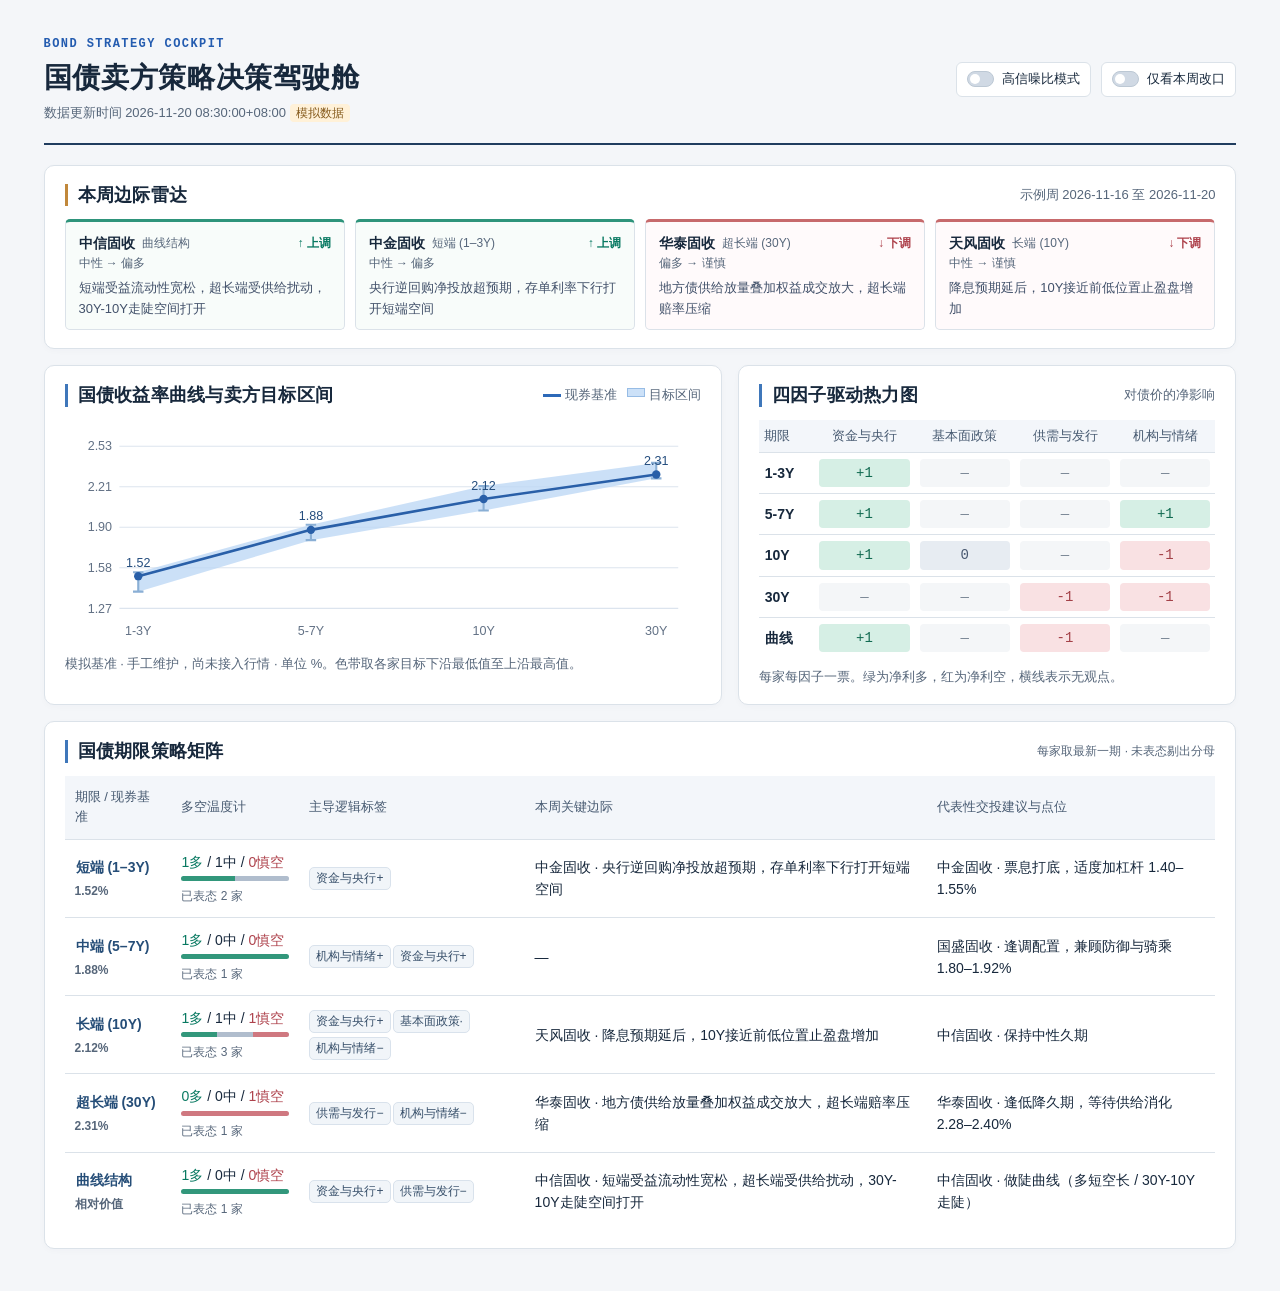
==== index.html @ 85649090 "Add government bond strategy dashboard" ====
<!doctype html>
<html lang="zh-CN">
<head>
<meta charset="utf-8">
<meta name="viewport" content="width=device-width,initial-scale=1">
<meta name="color-scheme" content="light">
<script>
/* 数据入口：同目录 JSON 或公开 HTTPS 地址。 */
const DATA_URL = './dashboard_data.json';
</script>
<title>国债卖方策略决策驾驶舱</title>
<style>
:root{color-scheme:dark;--bg:#0b0f19;--card:#111827;--line:#293449;--muted:#a0aec3;--fg:#e4ebf5;--blue:#64cfff;--up:#69dfb6;--down:#ff97a7;--amber:#edc67a}
*{box-sizing:border-box}body{margin:0;background:var(--bg);color:var(--fg);font:14px/1.6 "Segoe UI","Microsoft YaHei",sans-serif}
main{max-width:1680px;margin:auto;padding:24px clamp(14px,2.6vw,46px) 36px}h1,h2,h3,p{margin:0}h1{font-size:clamp(21px,2.1vw,31px);letter-spacing:.025em}h2{font-size:16px}h3{font-size:16px}small,.sub{font-size:12px;color:var(--muted)}
.mast,.section-head,.row,.controls,.legend,.chips{display:flex;align-items:center;gap:10px;flex-wrap:wrap}.mast,.section-head,.between{justify-content:space-between}.mast{margin-bottom:18px}.brand{color:var(--blue);letter-spacing:.17em;font:600 11px/1.9 ui-monospace,monospace;text-transform:uppercase}
button,label.switch{font:inherit;color:inherit;background:#1b2638;border:1px solid var(--line);border-radius:6px;padding:6px 10px;cursor:pointer}button:hover,label.switch:hover{border-color:#59728c}button:focus-visible,a:focus-visible,input:focus-visible,summary:focus-visible,[tabindex]:focus-visible{outline:2px solid var(--blue);outline-offset:2px}label.switch{font-size:13px}input{accent-color:#3eb9f1;vertical-align:middle}.card{border:1px solid var(--line);background:var(--card);border-radius:11px;padding:16px 18px}.section-head{margin-bottom:12px}.radar{margin-bottom:16px}.radar h2{color:var(--amber)}.chips{gap:7px}.chip{font-size:12px;text-align:left}.chip.up,.pos{background:#16362f;color:var(--up)}.chip.down,.neg{background:#38252f;color:var(--down)}
.grid{display:grid;grid-template-columns:minmax(0,7fr) minmax(0,5fr);gap:16px;margin-bottom:16px}.legend span{font-size:12px;color:var(--muted)}.line,.band{display:inline-block;width:18px;margin:0 4px 2px 0}.line{border-top:3px solid var(--blue)}.band{height:9px;background:#20455b;border:1px dashed var(--blue)}figure{margin:0}#yieldChart{width:100%;height:215px;display:block}.scroll{overflow-x:auto}table{border-collapse:collapse;width:100%;font-size:13px}th{text-align:left;color:var(--muted);font-size:12px;font-weight:500}td,th{border-bottom:1px solid #263144;padding:10px 8px;vertical-align:middle}tr:last-child td{border-bottom:0}tbody tr[data-tenor]{cursor:pointer}tbody tr[data-tenor]:hover{background:#1a2434}.heat td,.heat th{white-space:nowrap;text-align:center;padding:5px 4px}.heat th:first-child,.heat td:first-child{text-align:left}.heat td span{display:block;padding:3px 0;border-radius:4px}.flat{background:#243040;color:#c4cfdd}.absent{background:#192332;color:#8392a8}.tag,.badge{display:inline-block;border:1px solid var(--line);border-radius:5px;padding:1px 6px;font-size:12px;margin:2px 2px 2px 0}.tag{color:#a2d7f2;background:#172537}.matrix td:nth-child(1){white-space:nowrap;font-weight:600}.matrix td:nth-child(2){min-width:128px}.matrix td:nth-child(3){min-width:120px}.matrix td:nth-child(4),.matrix td:nth-child(5){min-width:170px}.counts{font-variant-numeric:tabular-nums;white-space:nowrap}.upText{color:var(--up)}.downText{color:var(--down)}.meter{height:4px;display:flex;background:#263144;border-radius:8px;overflow:hidden;margin:3px 0}.meter i:nth-child(1){background:var(--up)}.meter i:nth-child(2){background:#8392aa}.meter i:nth-child(3){background:var(--down)}.note{font-size:12px;color:var(--muted);margin-top:9px}.open-tenor{border:0;background:none;padding:1px;color:inherit;font-weight:600}
dialog{color:var(--fg);background:var(--card);border:1px solid var(--line);padding:0;overscroll-behavior:contain}dialog::backdrop{background:#030814ba}#drawer{margin:0 0 0 auto;width:min(560px,100%);max-width:100%;height:100dvh;max-height:none}#drawer[open]{display:flex;flex-direction:column}.dhead{padding:16px;border-bottom:1px solid var(--line)}.dhead .controls{margin-top:8px}#drawerBody{overflow:auto;padding:14px}.detail{padding:12px 14px;background:#151f2e;border:1px solid var(--line);border-radius:7px;margin-bottom:8px}.detail p{margin-top:5px;font-size:13px}.muted{background:#121924;color:#9aa6b6}.detail small{display:block}.evidenceBtn{font-size:12px;color:var(--blue);margin-top:7px}.close{font-size:18px;padding:0 9px}.evidence{width:min(520px,93vw);border-radius:10px;padding:18px}.evidence blockquote{margin:14px 0 2px;border-left:3px solid var(--blue);padding:10px 14px;background:#172435;white-space:pre-wrap}.status{margin:12px 0}.state{font-size:12px;color:var(--amber)}[hidden]{display:none!important}
@media(max-width:900px){.grid{grid-template-columns:1fr}.mast{align-items:flex-start}.matrix table{min-width:830px}}@media(max-width:520px){main{padding:14px 10px}.card{padding:12px}.grid{gap:10px}.section-head{gap:4px}#yieldChart{height:175px}}
*{box-sizing:border-box} :root{color-scheme:light;--bg:#f4f6f9;--card:#fff;--line:#dbe2e9;--muted:#56667a;--fg:#17283c;--blue:#245cb0;--up:#087961;--down:#ae424c;--amber:#99600d}
body{background:var(--bg);font:16px/1.58 "Inter","Segoe UI","PingFang SC","Microsoft YaHei",sans-serif;font-variant-numeric:tabular-nums}
main{max-width:1580px;padding:30px clamp(14px,3.4vw,60px) 42px}
.mast{padding:5px 0 19px;border-bottom:2px solid #203d5f;gap:20px;margin-bottom:20px}.brand{color:var(--blue);font:700 12px/1.5 ui-monospace,monospace;letter-spacing:.12em}.mast h1{font-size:clamp(23px,2.2vw,36px);line-height:1.35;margin:6px 0}.sub,small,.note{font-size:13px}h2{font-size:18px;letter-spacing:.015em}.state{color:#865b1d;background:#fff1d8;border-radius:4px;padding:2px 6px;font-size:12px}.state.live{background:#e9f5ef;color:#226651}
button,label.switch{background:white;border-color:var(--line);border-radius:6px}.switch{display:inline-flex;align-items:center;gap:5px}.switch input{appearance:none;width:27px;height:16px;background:#d0d9e4;border:1px solid #bcc8d4;border-radius:20px;position:relative;margin:0 3px 0 0}.switch input:before{content:"";position:absolute;width:10px;height:10px;background:white;top:2px;left:2px;border-radius:50%}.switch input:checked{background:var(--blue);border-color:var(--blue)}.switch input:checked:before{left:13px}.switch:has(:checked){border-color:#92b3dc;background:#edf4ff}
.card{border-radius:10px;padding:18px 20px;box-shadow:0 2px 7px #17385906}.radar h2{color:var(--fg)}.chips{display:grid;grid-template-columns:repeat(auto-fit,minmax(min(225px,100%),1fr));gap:10px}
button.chip{border:1px solid var(--line);border-top:3px solid #2e947b;background:#f8fcfa;color:var(--fg);border-radius:5px;padding:10px 13px;display:flex;flex-direction:column;align-items:stretch;justify-content:flex-start}.chip.up{background:#f8fcfa;color:var(--fg)}.chip.down{border-top-color:#c76a6c;background:#fffafb;color:var(--fg)}.chip header{display:flex;align-items:center;gap:7px}.chip header b{font-size:14px}.chip header em{font-size:12px;font-weight:600;line-height:1.5;font-style:normal;margin-left:auto}.chip p{font-size:13px;margin-top:5px;color:#42516a}.chip small{font-size:12px}.chip:hover{box-shadow:0 2px 8px #1b325415}
.line{border-color:#2d69b8}.band{background:#cce1f8;border:1px solid #97bce5}.legend span{font-size:13px}.section-head{margin-bottom:13px}.section-head h2{position:relative;padding-left:10px;border-left:3px solid #3f77ba;line-height:1.25}.radar .section-head h2{border-color:#c1883b}
.grid{grid-template-columns:minmax(0,1.36fr) minmax(0,1fr)}#yieldChart{height:225px}.heat td,.heat th{padding:6px 5px}.heat td span{padding:3px 0;min-width:44px;font-family:ui-monospace,monospace;font-size:14px}.pos{color:#126b52;background:#d6efe5}.neg{color:#a34148;background:#f9e1e3}.flat{background:#e7ecf2;color:#485870}.absent{background:#f4f6f8;color:#7c8997}
th,td{border-color:var(--line)}th{background:#f3f6fa;color:#475a71;font-size:13px}table{font-size:14px}.matrix td,.matrix th{padding:11px 10px}.matrix td:first-child button{border:0;color:#264e78;background:transparent}.matrix small{font-size:12px}.meter{background:#e3e8ef;height:5px}.meter i:nth-child(1){background:#32977b}.meter i:nth-child(2){background:#b0bdcd}.meter i:nth-child(3){background:#cf7880}tbody tr[data-tenor]:hover{background:#f3f7fc}.tag,.badge{background:#f1f5f9;color:#374f6a;border-color:#d9e2ec}
dialog::backdrop{background:#12283f55}#drawer{box-shadow:-7px 0 24px #14315218}.dhead{background:#f5f8fb}.detail,.evidence blockquote{background:#f6f9fc}.detail.muted{background:#f5f5f5;color:#6b737c}.detail p{font-size:14px}.evidence blockquote{line-height:1.8}.note{line-height:1.5}.status{background:#fff9ed;color:#815521;font-size:14px}.open-tenor{background:transparent}
@media(max-width:920px){.grid{grid-template-columns:1fr}.chips{grid-template-columns:repeat(2,minmax(0,1fr))}.matrix table{min-width:850px}}@media(max-width:550px){main{padding:16px 10px}.mast{gap:10px}.card{padding:14px 12px}.chips{grid-template-columns:1fr}#yieldChart{height:auto;min-height:155px}.heat th,.heat td{padding:6px 3px}}
</style>
</head>
<body><main>
<header class="mast"><div><div class="brand">Bond Strategy Cockpit</div><h1>国债卖方策略决策驾驶舱</h1>
<p class="sub">数据更新时间 <time id="updatedAt">—</time> <span id="mode" class="state"></span></p></div>
<div class="controls" id="filters"></div></header>
<div id="status" class="card status" role="status" aria-live="polite">正在读取看板数据…</div>
<div id="dashboard" hidden>
<section class="card radar"><div class="section-head"><h2>本周边际雷达</h2><small id="week"></small></div><div class="chips" id="radarStrip"></div></section>
<div class="grid"><section class="card"><div class="section-head"><h2>国债收益率曲线与卖方目标区间</h2><div class="legend"><span><i class="line"></i>现券基准</span><span><i class="band"></i>目标区间</span></div></div>
<figure><svg id="yieldChart" viewBox="0 0 600 215" aria-label="各期限现券收益率与目标区间，单位百分比"></svg><figcaption id="chartNote" class="note"></figcaption></figure></section>
<section class="card"><div class="section-head"><h2>四因子驱动热力图</h2><small>对债价的净影响</small></div><div class="scroll" id="heatmap"></div><p class="note">每家每因子一票。绿为净利多，红为净利空，横线表示无观点。</p></section></div>
<section class="card matrix"><div class="section-head"><h2>国债期限策略矩阵</h2><small>每家取最新一期 · 未表态剔出分母</small></div><div class="scroll"><table><thead><tr><th>期限 / 现券基准</th><th>多空温度计</th><th>主导逻辑标签</th><th>本周关键边际</th><th>代表性交投建议与点位</th></tr></thead><tbody id="matrixBody"></tbody></table></div></section>
</div></main>
<dialog id="drawer" aria-labelledby="drawerTitle"><div class="dhead"><div class="row between"><div><small>券商明细与原文溯源</small><h2 id="drawerTitle"></h2></div><button class="close" data-close="drawer" aria-label="关闭明细">×</button></div><div class="controls" id="drawerFilters"></div></div><div id="drawerBody"></div></dialog>
<dialog id="evidence" class="evidence" aria-labelledby="sourceTitle"><div class="row between"><small id="sourceKind"></small><button class="close" data-close="evidence" aria-label="关闭原文">×</button></div><h3 id="sourceTitle"></h3><p id="sourceMeta" class="sub"></p><blockquote id="quote"></blockquote></dialog>
<script id="embeddedSample" type="application/json">{"schema_version":1,"demo_mode":true,"updated_at":"2026-11-20T08:30:00+08:00","benchmark_yields":{"1-3Y":1.52,"5-7Y":1.88,"10Y":2.12,"30Y":2.31},"benchmark_note":"模拟基准 · 手工维护，尚未接入行情","broker_aliases":{},"broker_styles":{},"records":[{"tenor":"curve","stance":"bullish","drivers":[{"factor":"liquidity","direction":"bullish","note":"短端确定性高"},{"factor":"supply","direction":"bearish","note":"超长端供给压力集中"}],"marginal_change":"短端受益流动性宽松，超长端受供给扰动，30Y-10Y走陡空间打开","target_range":null,"action":"做陡曲线（多短空长 / 30Y-10Y走陡）","falsification":"央行意外大幅收紧短端流动性","evidence_quote":"短端有资金面保护，超长端面临供给与股市双扰动，曲线走陡是当前胜率最高的相对价值策略。","evidence_page":3,"broker":"中信固收","style":"稳健派","date":"2026-11-18","report_title":"曲线走陡交易窗口开启","report_id":"demo-4-1","is_demo":true,"source_file":"示例 · 曲线走陡交易窗口开启.pdf","prev_stance":"neutral","stance_delta":"upgrade"},{"tenor":"5-7Y","stance":"unstated","drivers":[],"marginal_change":"未明确提及","target_range":null,"action":"未明确提及","falsification":"未明确提及","evidence_quote":"","evidence_page":null,"broker":"中信固收","style":"稳健派","date":"2026-11-18","report_title":"曲线走陡交易窗口开启","report_id":"demo-4-1","is_demo":true,"source_file":"示例 · 曲线走陡交易窗口开启.pdf","prev_stance":"unstated","stance_delta":"unstated"},{"tenor":"30Y","stance":"unstated","drivers":[],"marginal_change":"未明确提及","target_range":null,"action":"未明确提及","falsification":"未明确提及","evidence_quote":"","evidence_page":null,"broker":"中信固收","style":"稳健派","date":"2026-11-18","report_title":"曲线走陡交易窗口开启","report_id":"demo-4-1","is_demo":true,"source_file":"示例 · 曲线走陡交易窗口开启.pdf","prev_stance":"unstated","stance_delta":"unstated"},{"tenor":"10Y","stance":"neutral","drivers":[],"marginal_change":"未明确提及","target_range":null,"action":"保持中性久期","falsification":"未明确提及","evidence_quote":"十年期国债维持中性久期。","evidence_page":3,"broker":"中信固收","style":"稳健派","date":"2026-11-18","report_title":"曲线走陡交易窗口开启","report_id":"demo-4-1","is_demo":true,"source_file":"示例 · 曲线走陡交易窗口开启.pdf","prev_stance":"neutral","stance_delta":"unchanged"},{"tenor":"1-3Y","stance":"unstated","drivers":[],"marginal_change":"未明确提及","target_range":null,"action":"未明确提及","falsification":"未明确提及","evidence_quote":"","evidence_page":null,"broker":"中信固收","style":"稳健派","date":"2026-11-18","report_title":"曲线走陡交易窗口开启","report_id":"demo-4-1","is_demo":true,"source_file":"示例 · 曲线走陡交易窗口开启.pdf","prev_stance":"unstated","stance_delta":"unstated"},{"tenor":"curve","stance":"unstated","drivers":[],"marginal_change":"未明确提及","target_range":null,"action":"未明确提及","falsification":"未明确提及","evidence_quote":"","evidence_page":null,"broker":"国盛固收","style":"波段派","date":"2026-11-18","report_title":"哑铃转向子弹，关注中端骑乘","report_id":"demo-3-1","is_demo":true,"source_file":"示例 · 哑铃转向子弹，关注中端骑乘.pdf","prev_stance":"unstated","stance_delta":"unstated"},{"tenor":"5-7Y","stance":"bullish","drivers":[{"factor":"institution","direction":"bullish","note":"农商行与大行持续买入中端"},{"factor":"liquidity","direction":"bullish","note":"资金均衡偏松支撑中短端"}],"marginal_change":"银行自营配置诉求增强，中端凸性占优","target_range":[1.8,1.92],"action":"逢调配置，兼顾防御与骑乘","falsification":"宽信用政策大幅超预期","evidence_quote":"当前曲线形态下，5-7年期国债性价比最高，建议从哑铃型策略逐步切换至中端为主的子弹型。","evidence_page":3,"broker":"国盛固收","style":"波段派","date":"2026-11-18","report_title":"哑铃转向子弹，关注中端骑乘","report_id":"demo-3-1","is_demo":true,"source_file":"示例 · 哑铃转向子弹，关注中端骑乘.pdf","prev_stance":"bullish","stance_delta":"unchanged"},{"tenor":"30Y","stance":"unstated","drivers":[],"marginal_change":"未明确提及","target_range":null,"action":"未明确提及","falsification":"未明确提及","evidence_quote":"","evidence_page":null,"broker":"国盛固收","style":"波段派","date":"2026-11-18","report_title":"哑铃转向子弹，关注中端骑乘","report_id":"demo-3-1","is_demo":true,"source_file":"示例 · 哑铃转向子弹，关注中端骑乘.pdf","prev_stance":"unstated","stance_delta":"unstated"},{"tenor":"10Y","stance":"unstated","drivers":[],"marginal_change":"未明确提及","target_range":null,"action":"未明确提及","falsification":"未明确提及","evidence_quote":"","evidence_page":null,"broker":"国盛固收","style":"波段派","date":"2026-11-18","report_title":"哑铃转向子弹，关注中端骑乘","report_id":"demo-3-1","is_demo":true,"source_file":"示例 · 哑铃转向子弹，关注中端骑乘.pdf","prev_stance":"unstated","stance_delta":"unstated"},{"tenor":"1-3Y","stance":"unstated","drivers":[],"marginal_change":"未明确提及","target_range":null,"action":"未明确提及","falsification":"未明确提及","evidence_quote":"","evidence_page":null,"broker":"国盛固收","style":"波段派","date":"2026-11-18","report_title":"哑铃转向子弹，关注中端骑乘","report_id":"demo-3-1","is_demo":true,"source_file":"示例 · 哑铃转向子弹，关注中端骑乘.pdf","prev_stance":"unstated","stance_delta":"unstated"},{"tenor":"curve","stance":"unstated","drivers":[],"marginal_change":"未明确提及","target_range":null,"action":"未明确提及","falsification":"未明确提及","evidence_quote":"","evidence_page":null,"broker":"中金固收","style":"常年偏多","date":"2026-11-18","report_title":"资金面护航，短端确定性提升","report_id":"demo-1-1","is_demo":true,"source_file":"示例 · 资金面护航，短端确定性提升.pdf","prev_stance":"unstated","stance_delta":"unstated"},{"tenor":"5-7Y","stance":"unstated","drivers":[],"marginal_change":"未明确提及","target_range":null,"action":"未明确提及","falsification":"未明确提及","evidence_quote":"","evidence_page":null,"broker":"中金固收","style":"常年偏多","date":"2026-11-18","report_title":"资金面护航，短端确定性提升","report_id":"demo-1-1","is_demo":true,"source_file":"示例 · 资金面护航，短端确定性提升.pdf","prev_stance":"unstated","stance_delta":"unstated"},{"tenor":"30Y","stance":"unstated","drivers":[],"marginal_change":"未明确提及","target_range":null,"action":"未明确提及","falsification":"未明确提及","evidence_quote":"","evidence_page":null,"broker":"中金固收","style":"常年偏多","date":"2026-11-18","report_title":"资金面护航，短端确定性提升","report_id":"demo-1-1","is_demo":true,"source_file":"示例 · 资金面护航，短端确定性提升.pdf","prev_stance":"unstated","stance_delta":"unstated"},{"tenor":"10Y","stance":"bullish","drivers":[{"factor":"liquidity","direction":"bullish","note":"资金利率回落"}],"marginal_change":"配置窗口仍在","target_range":[2.03,2.18],"action":"逢调整配置","falsification":"未明确提及","evidence_quote":"十年期仍有配置价值，继续逢调整买入。","evidence_page":3,"broker":"中金固收","style":"常年偏多","date":"2026-11-18","report_title":"资金面护航，短端确定性提升","report_id":"demo-1-1","is_demo":true,"source_file":"示例 · 资金面护航，短端确定性提升.pdf","prev_stance":"bullish","stance_delta":"unchanged"},{"tenor":"1-3Y","stance":"bullish","drivers":[{"factor":"liquidity","direction":"bullish","note":"DR007回落，跨月资金无忧"}],"marginal_change":"央行逆回购净投放超预期，存单利率下行打开短端空间","target_range":[1.4,1.55],"action":"票息打底，适度加杠杆","falsification":"资金利率持续高于政策利率20bp以上","evidence_quote":"央行呵护流动性意图明确，1-3年期国债兼具套息与骑乘价值，建议作为底仓积极配置。","evidence_page":3,"broker":"中金固收","style":"常年偏多","date":"2026-11-18","report_title":"资金面护航，短端确定性提升","report_id":"demo-1-1","is_demo":true,"source_file":"示例 · 资金面护航，短端确定性提升.pdf","prev_stance":"neutral","stance_delta":"upgrade"},{"tenor":"curve","stance":"unstated","drivers":[],"marginal_change":"未明确提及","target_range":null,"action":"未明确提及","falsification":"未明确提及","evidence_quote":"","evidence_page":null,"broker":"华泰固收","style":"波段派","date":"2026-11-18","report_title":"供给扰动下的久期再平衡","report_id":"demo-0-1","is_demo":true,"source_file":"示例 · 供给扰动下的久期再平衡.pdf","prev_stance":"unstated","stance_delta":"unstated"},{"tenor":"5-7Y","stance":"unstated","drivers":[],"marginal_change":"未明确提及","target_range":null,"action":"未明确提及","falsification":"未明确提及","evidence_quote":"","evidence_page":null,"broker":"华泰固收","style":"波段派","date":"2026-11-18","report_title":"供给扰动下的久期再平衡","report_id":"demo-0-1","is_demo":true,"source_file":"示例 · 供给扰动下的久期再平衡.pdf","prev_stance":"unstated","stance_delta":"unstated"},{"tenor":"30Y","stance":"cautious","drivers":[{"factor":"supply","direction":"bearish","note":"超长地方债发行提速"},{"factor":"institution","direction":"bearish","note":"股债跷跷板压制交易盘"}],"marginal_change":"地方债供给放量叠加权益成交放大，超长端赔率压缩","target_range":[2.28,2.4],"action":"逢低降久期，等待供给消化","falsification":"若央行重启公开市场买债或权益快速回调","evidence_quote":"考虑到下周超长期地方债发行放量且股市风险偏好抬升，建议将30年国债由积极博弈下调为谨慎观望，逢低适度止盈。","evidence_page":3,"broker":"华泰固收","style":"波段派","date":"2026-11-18","report_title":"供给扰动下的久期再平衡","report_id":"demo-0-1","is_demo":true,"source_file":"示例 · 供给扰动下的久期再平衡.pdf","prev_stance":"bullish","stance_delta":"downgrade"},{"tenor":"10Y","stance":"unstated","drivers":[],"marginal_change":"未明确提及","target_range":null,"action":"未明确提及","falsification":"未明确提及","evidence_quote":"","evidence_page":null,"broker":"华泰固收","style":"波段派","date":"2026-11-18","report_title":"供给扰动下的久期再平衡","report_id":"demo-0-1","is_demo":true,"source_file":"示例 · 供给扰动下的久期再平衡.pdf","prev_stance":"unstated","stance_delta":"unstated"},{"tenor":"1-3Y","stance":"unstated","drivers":[],"marginal_change":"未明确提及","target_range":null,"action":"未明确提及","falsification":"未明确提及","evidence_quote":"","evidence_page":null,"broker":"华泰固收","style":"波段派","date":"2026-11-18","report_title":"供给扰动下的久期再平衡","report_id":"demo-0-1","is_demo":true,"source_file":"示例 · 供给扰动下的久期再平衡.pdf","prev_stance":"unstated","stance_delta":"unstated"},{"tenor":"curve","stance":"unstated","drivers":[],"marginal_change":"未明确提及","target_range":null,"action":"未明确提及","falsification":"未明确提及","evidence_quote":"","evidence_page":null,"broker":"广发固收","style":"稳健派","date":"2026-11-17","report_title":"债市周度观察","report_id":"demo-5-1","is_demo":true,"source_file":"示例 · 债市周度观察.pdf","prev_stance":"unstated","stance_delta":"unstated"},{"tenor":"5-7Y","stance":"unstated","drivers":[],"marginal_change":"未明确提及","target_range":null,"action":"未明确提及","falsification":"未明确提及","evidence_quote":"","evidence_page":null,"broker":"广发固收","style":"稳健派","date":"2026-11-17","report_title":"债市周度观察","report_id":"demo-5-1","is_demo":true,"source_file":"示例 · 债市周度观察.pdf","prev_stance":"unstated","stance_delta":"unstated"},{"tenor":"30Y","stance":"unstated","drivers":[],"marginal_change":"未明确提及","target_range":null,"action":"未明确提及","falsification":"未明确提及","evidence_quote":"","evidence_page":null,"broker":"广发固收","style":"稳健派","date":"2026-11-17","report_title":"债市周度观察","report_id":"demo-5-1","is_demo":true,"source_file":"示例 · 债市周度观察.pdf","prev_stance":"unstated","stance_delta":"unstated"},{"tenor":"10Y","stance":"unstated","drivers":[],"marginal_change":"未明确提及","target_range":null,"action":"未明确提及","falsification":"未明确提及","evidence_quote":"","evidence_page":null,"broker":"广发固收","style":"稳健派","date":"2026-11-17","report_title":"债市周度观察","report_id":"demo-5-1","is_demo":true,"source_file":"示例 · 债市周度观察.pdf","prev_stance":"unstated","stance_delta":"unstated"},{"tenor":"1-3Y","stance":"neutral","drivers":[],"marginal_change":"未明确提及","target_range":[],"action":"观察跨月资金","falsification":"未明确提及","evidence_quote":"短端已计入宽松预期，建议中性持仓。","evidence_page":3,"broker":"广发固收","style":"稳健派","date":"2026-11-17","report_title":"债市周度观察","report_id":"demo-5-1","is_demo":true,"source_file":"示例 · 债市周度观察.pdf","prev_stance":"unstated","stance_delta":"new"},{"tenor":"curve","stance":"unstated","drivers":[],"marginal_change":"未明确提及","target_range":null,"action":"未明确提及","falsification":"未明确提及","evidence_quote":"","evidence_page":null,"broker":"天风固收","style":"趋势派","date":"2026-11-17","report_title":"长端进入低赔率震荡区间","report_id":"demo-2-1","is_demo":true,"source_file":"示例 · 长端进入低赔率震荡区间.pdf","prev_stance":"unstated","stance_delta":"unstated"},{"tenor":"5-7Y","stance":"unstated","drivers":[],"marginal_change":"未明确提及","target_range":null,"action":"未明确提及","falsification":"未明确提及","evidence_quote":"","evidence_page":null,"broker":"天风固收","style":"趋势派","date":"2026-11-17","report_title":"长端进入低赔率震荡区间","report_id":"demo-2-1","is_demo":true,"source_file":"示例 · 长端进入低赔率震荡区间.pdf","prev_stance":"unstated","stance_delta":"unstated"},{"tenor":"30Y","stance":"unstated","drivers":[],"marginal_change":"未明确提及","target_range":null,"action":"未明确提及","falsification":"未明确提及","evidence_quote":"","evidence_page":null,"broker":"天风固收","style":"趋势派","date":"2026-11-17","report_title":"长端进入低赔率震荡区间","report_id":"demo-2-1","is_demo":true,"source_file":"示例 · 长端进入低赔率震荡区间.pdf","prev_stance":"unstated","stance_delta":"unstated"},{"tenor":"10Y","stance":"cautious","drivers":[{"factor":"macro","direction":"neutral","note":"高频数据温和修复"},{"factor":"institution","direction":"bearish","note":"基金久期处于历史高位"}],"marginal_change":"降息预期延后，10Y接近前低位置止盈盘增加","target_range":[2.1,2.22],"action":"区间波段，不追高","falsification":"社融或PMI数据显著低于预期","evidence_quote":"10年国债逼近2.10%关键阻力位，在降息落地前向下空间有限，建议控制仓位做区间波段。","evidence_page":3,"broker":"天风固收","style":"趋势派","date":"2026-11-17","report_title":"长端进入低赔率震荡区间","report_id":"demo-2-1","is_demo":true,"source_file":"示例 · 长端进入低赔率震荡区间.pdf","prev_stance":"neutral","stance_delta":"downgrade"},{"tenor":"1-3Y","stance":"unstated","drivers":[],"marginal_change":"未明确提及","target_range":null,"action":"未明确提及","falsification":"未明确提及","evidence_quote":"","evidence_page":null,"broker":"天风固收","style":"趋势派","date":"2026-11-17","report_title":"长端进入低赔率震荡区间","report_id":"demo-2-1","is_demo":true,"source_file":"示例 · 长端进入低赔率震荡区间.pdf","prev_stance":"unstated","stance_delta":"unstated"},{"tenor":"curve","stance":"unstated","drivers":[],"marginal_change":"未明确提及","target_range":null,"action":"未明确提及","falsification":"未明确提及","evidence_quote":"","evidence_page":null,"broker":"广发固收","style":"稳健派","date":"2026-11-12","report_title":"上期国债策略周报","report_id":"demo-5-0","is_demo":true,"source_file":"示例 · 上期国债策略周报.pdf","prev_stance":"unstated","stance_delta":"unstated"},{"tenor":"5-7Y","stance":"unstated","drivers":[],"marginal_change":"未明确提及","target_range":null,"action":"未明确提及","falsification":"未明确提及","evidence_quote":"","evidence_page":null,"broker":"广发固收","style":"稳健派","date":"2026-11-12","report_title":"上期国债策略周报","report_id":"demo-5-0","is_demo":true,"source_file":"示例 · 上期国债策略周报.pdf","prev_stance":"unstated","stance_delta":"unstated"},{"tenor":"30Y","stance":"unstated","drivers":[],"marginal_change":"未明确提及","target_range":null,"action":"未明确提及","falsification":"未明确提及","evidence_quote":"","evidence_page":null,"broker":"广发固收","style":"稳健派","date":"2026-11-12","report_title":"上期国债策略周报","report_id":"demo-5-0","is_demo":true,"source_file":"示例 · 上期国债策略周报.pdf","prev_stance":"unstated","stance_delta":"unstated"},{"tenor":"10Y","stance":"unstated","drivers":[],"marginal_change":"未明确提及","target_range":null,"action":"未明确提及","falsification":"未明确提及","evidence_quote":"","evidence_page":null,"broker":"广发固收","style":"稳健派","date":"2026-11-12","report_title":"上期国债策略周报","report_id":"demo-5-0","is_demo":true,"source_file":"示例 · 上期国债策略周报.pdf","prev_stance":"unstated","stance_delta":"unstated"},{"tenor":"1-3Y","stance":"unstated","drivers":[],"marginal_change":"未明确提及","target_range":null,"action":"未明确提及","falsification":"未明确提及","evidence_quote":"","evidence_page":null,"broker":"广发固收","style":"稳健派","date":"2026-11-12","report_title":"上期国债策略周报","report_id":"demo-5-0","is_demo":true,"source_file":"示例 · 上期国债策略周报.pdf","prev_stance":"unstated","stance_delta":"unstated"},{"tenor":"curve","stance":"neutral","drivers":[],"marginal_change":"未明确提及","target_range":null,"action":"未明确提及","falsification":"未明确提及","evidence_quote":"本期维持该期限的既有策略。","evidence_page":3,"broker":"中信固收","style":"稳健派","date":"2026-11-12","report_title":"上期国债策略周报","report_id":"demo-4-0","is_demo":true,"source_file":"示例 · 上期国债策略周报.pdf","prev_stance":"unstated","stance_delta":"new"},{"tenor":"5-7Y","stance":"unstated","drivers":[],"marginal_change":"未明确提及","target_range":null,"action":"未明确提及","falsification":"未明确提及","evidence_quote":"","evidence_page":null,"broker":"中信固收","style":"稳健派","date":"2026-11-12","report_title":"上期国债策略周报","report_id":"demo-4-0","is_demo":true,"source_file":"示例 · 上期国债策略周报.pdf","prev_stance":"unstated","stance_delta":"unstated"},{"tenor":"30Y","stance":"unstated","drivers":[],"marginal_change":"未明确提及","target_range":null,"action":"未明确提及","falsification":"未明确提及","evidence_quote":"","evidence_page":null,"broker":"中信固收","style":"稳健派","date":"2026-11-12","report_title":"上期国债策略周报","report_id":"demo-4-0","is_demo":true,"source_file":"示例 · 上期国债策略周报.pdf","prev_stance":"unstated","stance_delta":"unstated"},{"tenor":"10Y","stance":"neutral","drivers":[],"marginal_change":"未明确提及","target_range":null,"action":"保持中性久期","falsification":"未明确提及","evidence_quote":"十年期国债维持中性久期。","evidence_page":3,"broker":"中信固收","style":"稳健派","date":"2026-11-12","report_title":"上期国债策略周报","report_id":"demo-4-0","is_demo":true,"source_file":"示例 · 上期国债策略周报.pdf","prev_stance":"unstated","stance_delta":"new"},{"tenor":"1-3Y","stance":"unstated","drivers":[],"marginal_change":"未明确提及","target_range":null,"action":"未明确提及","falsification":"未明确提及","evidence_quote":"","evidence_page":null,"broker":"中信固收","style":"稳健派","date":"2026-11-12","report_title":"上期国债策略周报","report_id":"demo-4-0","is_demo":true,"source_file":"示例 · 上期国债策略周报.pdf","prev_stance":"unstated","stance_delta":"unstated"},{"tenor":"curve","stance":"unstated","drivers":[],"marginal_change":"未明确提及","target_range":null,"action":"未明确提及","falsification":"未明确提及","evidence_quote":"","evidence_page":null,"broker":"国盛固收","style":"波段派","date":"2026-11-12","report_title":"上期国债策略周报","report_id":"demo-3-0","is_demo":true,"source_file":"示例 · 上期国债策略周报.pdf","prev_stance":"unstated","stance_delta":"unstated"},{"tenor":"5-7Y","stance":"bullish","drivers":[],"marginal_change":"未明确提及","target_range":null,"action":"未明确提及","falsification":"未明确提及","evidence_quote":"本期维持该期限的既有策略。","evidence_page":3,"broker":"国盛固收","style":"波段派","date":"2026-11-12","report_title":"上期国债策略周报","report_id":"demo-3-0","is_demo":true,"source_file":"示例 · 上期国债策略周报.pdf","prev_stance":"unstated","stance_delta":"new"},{"tenor":"30Y","stance":"unstated","drivers":[],"marginal_change":"未明确提及","target_range":null,"action":"未明确提及","falsification":"未明确提及","evidence_quote":"","evidence_page":null,"broker":"国盛固收","style":"波段派","date":"2026-11-12","report_title":"上期国债策略周报","report_id":"demo-3-0","is_demo":true,"source_file":"示例 · 上期国债策略周报.pdf","prev_stance":"unstated","stance_delta":"unstated"},{"tenor":"10Y","stance":"unstated","drivers":[],"marginal_change":"未明确提及","target_range":null,"action":"未明确提及","falsification":"未明确提及","evidence_quote":"","evidence_page":null,"broker":"国盛固收","style":"波段派","date":"2026-11-12","report_title":"上期国债策略周报","report_id":"demo-3-0","is_demo":true,"source_file":"示例 · 上期国债策略周报.pdf","prev_stance":"unstated","stance_delta":"unstated"},{"tenor":"1-3Y","stance":"unstated","drivers":[],"marginal_change":"未明确提及","target_range":null,"action":"未明确提及","falsification":"未明确提及","evidence_quote":"","evidence_page":null,"broker":"国盛固收","style":"波段派","date":"2026-11-12","report_title":"上期国债策略周报","report_id":"demo-3-0","is_demo":true,"source_file":"示例 · 上期国债策略周报.pdf","prev_stance":"unstated","stance_delta":"unstated"},{"tenor":"curve","stance":"unstated","drivers":[],"marginal_change":"未明确提及","target_range":null,"action":"未明确提及","falsification":"未明确提及","evidence_quote":"","evidence_page":null,"broker":"天风固收","style":"趋势派","date":"2026-11-12","report_title":"上期国债策略周报","report_id":"demo-2-0","is_demo":true,"source_file":"示例 · 上期国债策略周报.pdf","prev_stance":"unstated","stance_delta":"unstated"},{"tenor":"5-7Y","stance":"unstated","drivers":[],"marginal_change":"未明确提及","target_range":null,"action":"未明确提及","falsification":"未明确提及","evidence_quote":"","evidence_page":null,"broker":"天风固收","style":"趋势派","date":"2026-11-12","report_title":"上期国债策略周报","report_id":"demo-2-0","is_demo":true,"source_file":"示例 · 上期国债策略周报.pdf","prev_stance":"unstated","stance_delta":"unstated"},{"tenor":"30Y","stance":"unstated","drivers":[],"marginal_change":"未明确提及","target_range":null,"action":"未明确提及","falsification":"未明确提及","evidence_quote":"","evidence_page":null,"broker":"天风固收","style":"趋势派","date":"2026-11-12","report_title":"上期国债策略周报","report_id":"demo-2-0","is_demo":true,"source_file":"示例 · 上期国债策略周报.pdf","prev_stance":"unstated","stance_delta":"unstated"},{"tenor":"10Y","stance":"neutral","drivers":[],"marginal_change":"未明确提及","target_range":null,"action":"未明确提及","falsification":"未明确提及","evidence_quote":"本期维持该期限的既有策略。","evidence_page":3,"broker":"天风固收","style":"趋势派","date":"2026-11-12","report_title":"上期国债策略周报","report_id":"demo-2-0","is_demo":true,"source_file":"示例 · 上期国债策略周报.pdf","prev_stance":"unstated","stance_delta":"new"},{"tenor":"1-3Y","stance":"unstated","drivers":[],"marginal_change":"未明确提及","target_range":null,"action":"未明确提及","falsification":"未明确提及","evidence_quote":"","evidence_page":null,"broker":"天风固收","style":"趋势派","date":"2026-11-12","report_title":"上期国债策略周报","report_id":"demo-2-0","is_demo":true,"source_file":"示例 · 上期国债策略周报.pdf","prev_stance":"unstated","stance_delta":"unstated"},{"tenor":"curve","stance":"unstated","drivers":[],"marginal_change":"未明确提及","target_range":null,"action":"未明确提及","falsification":"未明确提及","evidence_quote":"","evidence_page":null,"broker":"中金固收","style":"常年偏多","date":"2026-11-12","report_title":"上期国债策略周报","report_id":"demo-1-0","is_demo":true,"source_file":"示例 · 上期国债策略周报.pdf","prev_stance":"unstated","stance_delta":"unstated"},{"tenor":"5-7Y","stance":"unstated","drivers":[],"marginal_change":"未明确提及","target_range":null,"action":"未明确提及","falsification":"未明确提及","evidence_quote":"","evidence_page":null,"broker":"中金固收","style":"常年偏多","date":"2026-11-12","report_title":"上期国债策略周报","report_id":"demo-1-0","is_demo":true,"source_file":"示例 · 上期国债策略周报.pdf","prev_stance":"unstated","stance_delta":"unstated"},{"tenor":"30Y","stance":"unstated","drivers":[],"marginal_change":"未明确提及","target_range":null,"action":"未明确提及","falsification":"未明确提及","evidence_quote":"","evidence_page":null,"broker":"中金固收","style":"常年偏多","date":"2026-11-12","report_title":"上期国债策略周报","report_id":"demo-1-0","is_demo":true,"source_file":"示例 · 上期国债策略周报.pdf","prev_stance":"unstated","stance_delta":"unstated"},{"tenor":"10Y","stance":"bullish","drivers":[{"factor":"liquidity","direction":"bullish","note":"资金利率回落"}],"marginal_change":"配置窗口仍在","target_range":[2.03,2.18],"action":"逢调整配置","falsification":"未明确提及","evidence_quote":"十年期仍有配置价值，继续逢调整买入。","evidence_page":3,"broker":"中金固收","style":"常年偏多","date":"2026-11-12","report_title":"上期国债策略周报","report_id":"demo-1-0","is_demo":true,"source_file":"示例 · 上期国债策略周报.pdf","prev_stance":"unstated","stance_delta":"new"},{"tenor":"1-3Y","stance":"neutral","drivers":[],"marginal_change":"未明确提及","target_range":null,"action":"未明确提及","falsification":"未明确提及","evidence_quote":"本期维持该期限的既有策略。","evidence_page":3,"broker":"中金固收","style":"常年偏多","date":"2026-11-12","report_title":"上期国债策略周报","report_id":"demo-1-0","is_demo":true,"source_file":"示例 · 上期国债策略周报.pdf","prev_stance":"unstated","stance_delta":"new"},{"tenor":"curve","stance":"unstated","drivers":[],"marginal_change":"未明确提及","target_range":null,"action":"未明确提及","falsification":"未明确提及","evidence_quote":"","evidence_page":null,"broker":"华泰固收","style":"波段派","date":"2026-11-12","report_title":"上期国债策略周报","report_id":"demo-0-0","is_demo":true,"source_file":"示例 · 上期国债策略周报.pdf","prev_stance":"unstated","stance_delta":"unstated"},{"tenor":"5-7Y","stance":"unstated","drivers":[],"marginal_change":"未明确提及","target_range":null,"action":"未明确提及","falsification":"未明确提及","evidence_quote":"","evidence_page":null,"broker":"华泰固收","style":"波段派","date":"2026-11-12","report_title":"上期国债策略周报","report_id":"demo-0-0","is_demo":true,"source_file":"示例 · 上期国债策略周报.pdf","prev_stance":"unstated","stance_delta":"unstated"},{"tenor":"30Y","stance":"bullish","drivers":[],"marginal_change":"未明确提及","target_range":null,"action":"未明确提及","falsification":"未明确提及","evidence_quote":"本期维持该期限的既有策略。","evidence_page":3,"broker":"华泰固收","style":"波段派","date":"2026-11-12","report_title":"上期国债策略周报","report_id":"demo-0-0","is_demo":true,"source_file":"示例 · 上期国债策略周报.pdf","prev_stance":"unstated","stance_delta":"new"},{"tenor":"10Y","stance":"unstated","drivers":[],"marginal_change":"未明确提及","target_range":null,"action":"未明确提及","falsification":"未明确提及","evidence_quote":"","evidence_page":null,"broker":"华泰固收","style":"波段派","date":"2026-11-12","report_title":"上期国债策略周报","report_id":"demo-0-0","is_demo":true,"source_file":"示例 · 上期国债策略周报.pdf","prev_stance":"unstated","stance_delta":"unstated"},{"tenor":"1-3Y","stance":"unstated","drivers":[],"marginal_change":"未明确提及","target_range":null,"action":"未明确提及","falsification":"未明确提及","evidence_quote":"","evidence_page":null,"broker":"华泰固收","style":"波段派","date":"2026-11-12","report_title":"上期国债策略周报","report_id":"demo-0-0","is_demo":true,"source_file":"示例 · 上期国债策略周报.pdf","prev_stance":"unstated","stance_delta":"unstated"}],"radar_alerts":[{"date":"2026-11-18","broker":"中信固收","tenor":"curve","from":"neutral","to":"bullish","delta":"upgrade","reason":"短端受益流动性宽松，超长端受供给扰动，30Y-10Y走陡空间打开","report_id":"demo-4-1"},{"date":"2026-11-18","broker":"中金固收","tenor":"1-3Y","from":"neutral","to":"bullish","delta":"upgrade","reason":"央行逆回购净投放超预期，存单利率下行打开短端空间","report_id":"demo-1-1"},{"date":"2026-11-18","broker":"华泰固收","tenor":"30Y","from":"bullish","to":"cautious","delta":"downgrade","reason":"地方债供给放量叠加权益成交放大，超长端赔率压缩","report_id":"demo-0-1"},{"date":"2026-11-17","broker":"天风固收","tenor":"10Y","from":"neutral","to":"cautious","delta":"downgrade","reason":"降息预期延后，10Y接近前低位置止盈盘增加","report_id":"demo-2-1"}]}</script>
<script>
"use strict";
const $ = id => document.getElementById(id);
const TENORS = {"1-3Y":"短端 (1–3Y)","5-7Y":"中端 (5–7Y)","10Y":"长端 (10Y)","30Y":"超长端 (30Y)",curve:"曲线结构"};
const FACTORS = {liquidity:"资金与央行",macro:"基本面政策",supply:"供需与发行",institution:"机构与情绪"};
const STANCES = {bullish:"偏多",neutral:"中性",cautious:"谨慎",bearish:"偏空",unstated:"未表态"};
const DELTAS = {upgrade:"上调",downgrade:"下调",unchanged:"持平",new:"首次表态",unstated:"未表态"};
const shifts = d => d === "upgrade" || d === "downgrade";
const validRange = v => Array.isArray(v) && v.length === 2 && v.every(Number.isFinite) && v[0] <= v[1];
const esc = v => String(v ?? "").replace(/[&<>"']/g,c=>({"&":"&amp;","<":"&lt;",">":"&gt;",'"':"&quot;","'":"&#39;"}[c]));
const rangeText = r => validRange(r.target_range) ? r.target_range.map(v=>v.toFixed(2)).join("–")+"%" : "";
const key = (r) => JSON.stringify([r.broker,r.tenor]);
const eventKey = r => JSON.stringify([r.report_id,r.broker,r.date,r.tenor]);
let data, universe=[], latest=[], alerts=[], monday="", asOf="", selectedTenor="", high=false, changed=false;
const inWeek = date => date >= monday && date <= asOf;
function passes(r){
  const style = (!r.is_demo && data.broker_styles?.[r.broker]) || r.style;
  return !(high && style==="常年偏多" && r.stance==="bullish" && r.stance_delta==="unchanged") &&
    (!changed || (shifts(r.stance_delta) && inWeek(r.date)));
}
function chooseWeek(){
  asOf=data.demo_mode ? data.updated_at.slice(0,10) : new Date(Date.now()+8*3600000).toISOString().slice(0,10);
  const d=new Date(asOf+"T00:00:00Z");
  d.setUTCDate(d.getUTCDate() - (d.getUTCDay()+6)%7);
  monday=d.toISOString().slice(0,10);
}
function init(payload){
  if(!payload || !Array.isArray(payload.records) || !Array.isArray(payload.radar_alerts) ||
     !payload.benchmark_yields || !Number.isFinite(Date.parse(payload.updated_at))) throw Error("看板数据格式错误");
  for(const r of payload.records){
    if(!Object.hasOwn(TENORS,r.tenor) || !Object.hasOwn(STANCES,r.stance) || !Object.hasOwn(DELTAS,r.stance_delta) ||
       typeof r.broker!=="string" || !/^\d{4}-\d{2}-\d{2}$/.test(r.date) ||
       !Array.isArray(r.drivers) || r.drivers.some(d=>!Object.hasOwn(FACTORS,d.factor) || !["bullish","bearish","neutral"].includes(d.direction))) throw Error("研报记录格式错误");
  }
  data=payload;
  universe=data.records.filter(r=>!!r.is_demo===!!data.demo_mode)
    .sort((a,b)=>b.date.localeCompare(a.date) || String(b.report_id).localeCompare(String(a.report_id),"en"));
  const first=new Map();
  for(const r of universe) if(!first.has(key(r))) first.set(key(r),r);
  latest=[...first.values()];
  const lookup=new Map(universe.map(r=>[eventKey(r),r]));
  alerts=data.radar_alerts.map(a=>lookup.get(eventKey(a))).filter(r=>r && shifts(r.stance_delta));
}
function renderRadar(){
  const rows=alerts.filter(r=>inWeek(r.date) && passes(r));
  $("week").textContent=(data.demo_mode?"示例周 ":"北京时间 ")+monday+" 至 "+asOf;
  $("radarStrip").innerHTML=rows.map(r=>{
    const up=r.stance_delta==="upgrade";
    return '<button class="chip '+(up?'up':'down')+'" data-alert="'+universe.indexOf(r)+'"><header><b>'+esc(r.broker)+'</b><small>'+esc(TENORS[r.tenor])+'</small><em class="'+(up?'upText':'downText')+'">'+(up?'↑ 上调':'↓ 下调')+'</em></header><small>'+esc(STANCES[r.prev_stance])+' → '+esc(STANCES[r.stance])+'</small><p>'+esc(r.marginal_change)+'</p></button>';
  }).join("") || '<small>本周暂无符合筛选条件的上调或下调。</small>';
}
function renderChart(records){
  const terms=Object.keys(TENORS).slice(0,4), values=terms.map(t=>data.benchmark_yields[t]);
  const bands=terms.map(t=>{
    const ranges=records.filter(r=>r.tenor===t && r.stance!=="unstated" && validRange(r.target_range)).map(r=>r.target_range);
    return ranges.length ? [Math.min(...ranges.map(r=>r[0])),Math.max(...ranges.map(r=>r[1]))] : null;
  });
  const all=[...values,...bands.flatMap(v=>v||[])].filter(Number.isFinite);
  if(!all.length){$("yieldChart").innerHTML="";$("chartNote").textContent="暂无有效基准或目标点位。";return;}
  const min=Math.min(...all), max=Math.max(...all), pad=Math.max(.025,(max-min)*.13);
  const lo=min-pad, hi=max+pad, x=i=>66+165*i, y=v=>180-(v-lo)/(hi-lo)*155;
  let svg='<g fill="#627185" font-family="sans-serif" font-size="12">';
  for(let i=0;i<5;i++){
    const v=lo+(hi-lo)*i/4;
    svg+='<path d="M48 '+y(v)+' H582" stroke="#dce4ee"/><text x="41" y="'+(y(v)+4)+'" text-anchor="end">'+v.toFixed(2)+'</text>';
  }
  for(let i=0;i<4;i++){
    const b=bands[i], c=bands[i+1];
    if(b && c) svg+='<polygon points="'+[[x(i),y(b[0])],[x(i),y(b[1])],[x(i+1),y(c[1])],[x(i+1),y(c[0])]].map(p=>p.join(",")).join(" ")+'" fill="#bfd9f5" opacity=".8"/>';
  }
  for(let i=0;i<4;i++){
    const v=values[i], b=bands[i], t=terms[i];
    if(b) svg+='<path d="M'+x(i)+' '+y(b[0])+' V'+y(b[1])+' m-5 0 h10 M'+(x(i)-5)+' '+y(b[0])+' h10" fill="none" stroke="#8aafd5" stroke-width="2"/>';
    if(i && Number.isFinite(values[i-1]) && Number.isFinite(v)) svg+='<path d="M'+x(i-1)+' '+y(values[i-1])+' L'+x(i)+' '+y(v)+'" fill="none" stroke="#295fa8" stroke-width="2.5"/>';
    if(Number.isFinite(v)) svg+='<circle cx="'+x(i)+'" cy="'+y(v)+'" r="4" fill="#295fa8"/><text x="'+x(i)+'" y="'+(y(v)-9)+'" text-anchor="middle" fill="#244d7e">'+v.toFixed(2)+'</text>';
    svg+='<text x="'+x(i)+'" y="205" text-anchor="middle">'+t+'</text>';
  }
  for(let i=0;i<4;i++) svg+='<rect data-tenor="'+terms[i]+'" tabindex="0" role="button" aria-label="'+terms[i]+'券商明细" x="'+(x(i)-38)+'" y="2" width="76" height="211" fill="transparent" cursor="pointer"><title>'+terms[i]+' · 现券 '+(Number.isFinite(values[i])?values[i].toFixed(2)+"%":"缺失")+' · 目标 '+(bands[i]?bands[i].map(v=>v.toFixed(2)).join("–")+"%":"未给区间")+'</title></rect>';
  $("yieldChart").innerHTML=svg+'</g>';
  $("chartNote").textContent=(data.benchmark_note || "手工维护基准")+" · 单位 %。色带取各家目标下沿最低值至上沿最高值。";
}
function renderHeat(records){
  $("heatmap").innerHTML='<table class="heat"><thead><tr><th>期限</th>'+Object.values(FACTORS).map(f=>'<th>'+f+'</th>').join("")+'</tr></thead><tbody>'+
    Object.keys(TENORS).map(t=>'<tr data-tenor="'+t+'"><td><button class="open-tenor">'+(t==="curve"?"曲线":t)+'</button></td>'+Object.keys(FACTORS).map(f=>{
      const ds=records.filter(r=>r.tenor===t && r.stance!=="unstated").flatMap(r=>r.drivers.filter(d=>d.factor===f));
      const net=ds.reduce((s,d)=>s+(d.direction==="bullish"?1:d.direction==="bearish"?-1:0),0);
      const cls=!ds.length?"absent":net>0?"pos":net<0?"neg":"flat";
      return '<td><span class="'+cls+'">'+(!ds.length?"—":(net>0?"+":"")+net)+'</span></td>';
    }).join("")+'</tr>').join("")+'</tbody></table>';
}
function renderMatrix(records){
  $("matrixBody").innerHTML=Object.keys(TENORS).map(t=>{
    const list=records.filter(r=>r.tenor===t && r.stance!=="unstated");
    const n=list.length, counts=[0,0,0], tags=new Map();
    for(const r of list){
      counts[r.stance==="bullish"?0:r.stance==="neutral"?1:2]++;
      for(const d of r.drivers){
        const tag=FACTORS[d.factor]+({bullish:"+",bearish:"−",neutral:"·"}[d.direction]);
        tags.set(tag,(tags.get(tag)||0)+1);
      }
    }
    const top=list.find(r=>shifts(r.stance_delta) && inWeek(r.date));
    const action=list.find(r=>r.action && r.action!=="未明确提及") || list[0];
    return '<tr data-tenor="'+t+'"><td><button class="open-tenor">'+TENORS[t]+'</button><br><small>'+(Number.isFinite(data.benchmark_yields[t])?data.benchmark_yields[t].toFixed(2)+'%': (t==='curve'?'相对价值':'—'))+'</small></td><td><div class="counts"><span class="upText">'+counts[0]+'多</span> / '+counts[1]+'中 / <span class="downText">'+counts[2]+'慎空</span></div><div class="meter">'+counts.map(v=>'<i style="width:'+(n?100*v/n:0)+'%"></i>').join("")+'</div><small>已表态 '+n+' 家</small></td><td>'+([...tags].sort((a,b)=>b[1]-a[1]).slice(0,3).map(([tag])=>'<span class="tag">'+esc(tag)+'</span>').join("")||'—')+'</td><td>'+(top?esc(top.broker)+' · '+esc(top.marginal_change):'—')+'</td><td>'+(action?esc(action.broker)+' · '+esc(action.action)+' '+esc(rangeText(action)):'—')+'</td></tr>';
  }).join("");
}
function renderDrawer(records){
  $("drawerTitle").textContent=TENORS[selectedTenor]+" · 卖方观点明细";
  const rows=records.filter(r=>r.tenor===selectedTenor).sort((a,b)=>Number(a.stance==="unstated")-Number(b.stance==="unstated") || Number(shifts(b.stance_delta))-Number(shifts(a.stance_delta)));
  $("drawerBody").innerHTML=rows.map(r=>{
    const muted=r.stance==="unstated";
    return '<article class="detail '+(muted?'muted':'')+'" id="r'+universe.indexOf(r)+'"><div class="row between"><h3>'+esc(r.broker)+'</h3><span class="badge">'+STANCES[r.stance]+' · '+DELTAS[r.stance_delta]+'</span></div><small>'+esc(r.date)+' · '+esc(r.report_title)+'</small><p>边际变化　'+esc(r.marginal_change)+'</p><p>交投建议　'+esc(r.action)+' '+esc(rangeText(r))+'</p><p>失效条件　'+esc(r.falsification)+'</p>'+r.drivers.map(d=>'<p class="sub">'+FACTORS[d.factor]+' · '+esc(d.note)+'</p>').join("")+(r.evidence_quote?'<button class="evidenceBtn" data-source="'+universe.indexOf(r)+'">查看原文证据</button>':'<small>无明确原文证据</small>')+'</article>';
  }).join("") || '<p class="sub">当前筛选条件下，该期限没有记录。</p>';
}
function render(){
  chooseWeek();
  const records=latest.filter(passes);
  document.querySelectorAll("[data-filter]").forEach(e=>{e.checked=e.dataset.filter==="high"?high:changed;});
  renderRadar(); renderChart(records); renderHeat(records); renderMatrix(records);
  if(selectedTenor) renderDrawer(records);
}
function openDrawer(t){
  selectedTenor=t; renderDrawer(latest.filter(passes)); if(!$("drawer").open) $("drawer").showModal();
  $("drawerBody").scrollTop=0;
}
function source(r){
  $("sourceKind").textContent=r.is_demo?"模拟引文 · 示例研报":"原文溯源";
  $("sourceTitle").textContent=r.report_title;
  $("sourceMeta").textContent=[r.broker,r.date,r.source_file,r.evidence_page?"PDF 第 "+r.evidence_page+" 页":"页码未记录"].filter(Boolean).join(" · ");
  $("quote").textContent=r.evidence_quote || "无明确原文证据"; $("evidence").showModal();
}
for(const id of ["filters","drawerFilters"]){
  $(id).innerHTML='<label class="switch" title="过滤风格标为常年偏多且本期维持偏多的记录"><input data-filter="high" type="checkbox" disabled> 高信噪比模式</label> <label class="switch"><input data-filter="changed" type="checkbox" disabled> 仅看本周改口</label>';
}
document.addEventListener("change",e=>{
  if(!e.target.matches("[data-filter]")) return;
  if(e.target.dataset.filter==="high") high=e.target.checked; else changed=e.target.checked;
  render();
});
document.addEventListener("click",e=>{
  const target=e.target.closest("[data-tenor],[data-alert],[data-source],[data-close],[data-retry]");
  if(!target) return;
  const d=target.dataset;
  if(d.tenor) openDrawer(d.tenor);
  else if(d.source!==undefined) source(universe[Number(d.source)]);
  else if(d.alert!==undefined){
    const r=universe[Number(d.alert)]; openDrawer(r.tenor);
    const card=$("r"+d.alert);
    if(card){card.scrollIntoView({block:"nearest"});card.querySelector("button")?.focus();}
    else source(r);
  }else if(d.close) $(d.close).close(); else load();
});
$("yieldChart").addEventListener("keydown",e=>{
  if(e.target.dataset.tenor && ["Enter"," "].includes(e.key)){e.preventDefault();openDrawer(e.target.dataset.tenor);}
});
for(const d of document.querySelectorAll("dialog")) d.addEventListener("click",e=>{
  if(e.target!==d)return;
  const box=d.getBoundingClientRect();
  if(e.clientX<box.left || e.clientX>box.right || e.clientY<box.top || e.clientY>box.bottom)d.close();
});
$("drawer").addEventListener("close",()=>{selectedTenor="";});
document.addEventListener("visibilitychange",()=>{if(!document.hidden && data)render();});
function endpoint(){
  const shared = new URLSearchParams(location.search).get("data");
  if(!shared && !DATA_URL.trim()) return null;
  const url = new URL(shared || DATA_URL,location.href);
  if(url.username || url.password || (url.origin!==location.origin && url.protocol!=="https:"))
    throw Error("数据源须为公开 HTTPS 地址");
  if(shared && (url.origin!=="https://raw.githubusercontent.com" || url.search || url.hash))
    throw Error("链接参数仅接受 GitHub 公开 Raw 地址");
  url.searchParams.set("t",Date.now());
  return url;
}
async function load(){
  const status=$("status");
  status.hidden=false; status.textContent="正在读取看板数据…";
  const controller=new AbortController(), timer=setTimeout(()=>controller.abort(),8000);
  let fallback="";
  try{
    const url=endpoint();
    if(!url) throw Error("尚未配置数据地址");
    const response=await fetch(url,{cache:"no-store",credentials:"omit",referrerPolicy:"no-referrer",signal:controller.signal});
    if(!response.ok) throw Error("HTTP "+response.status);
    init(await response.json()); render();
  }catch(e){
    fallback=e.name==="AbortError"?"请求超时":e.message;
    init(JSON.parse($("embeddedSample").textContent)); render();
  }finally{clearTimeout(timer);}
  $("updatedAt").textContent=data.updated_at.replace("T"," ");
  $("mode").textContent=fallback?"内置演示":data.demo_mode?"模拟数据":"研报数据";
  $("mode").classList.toggle("live",!data.demo_mode && !fallback);
  status.hidden=!fallback;
  if(fallback) status.innerHTML="数据源读取失败（"+esc(fallback)+"），当前展示内置模拟数据。 <button data-retry>重试</button>";
  document.querySelectorAll("[data-filter]").forEach(e=>{e.disabled=false;});
  $("dashboard").hidden=false;
}
load();
</script></body></html>
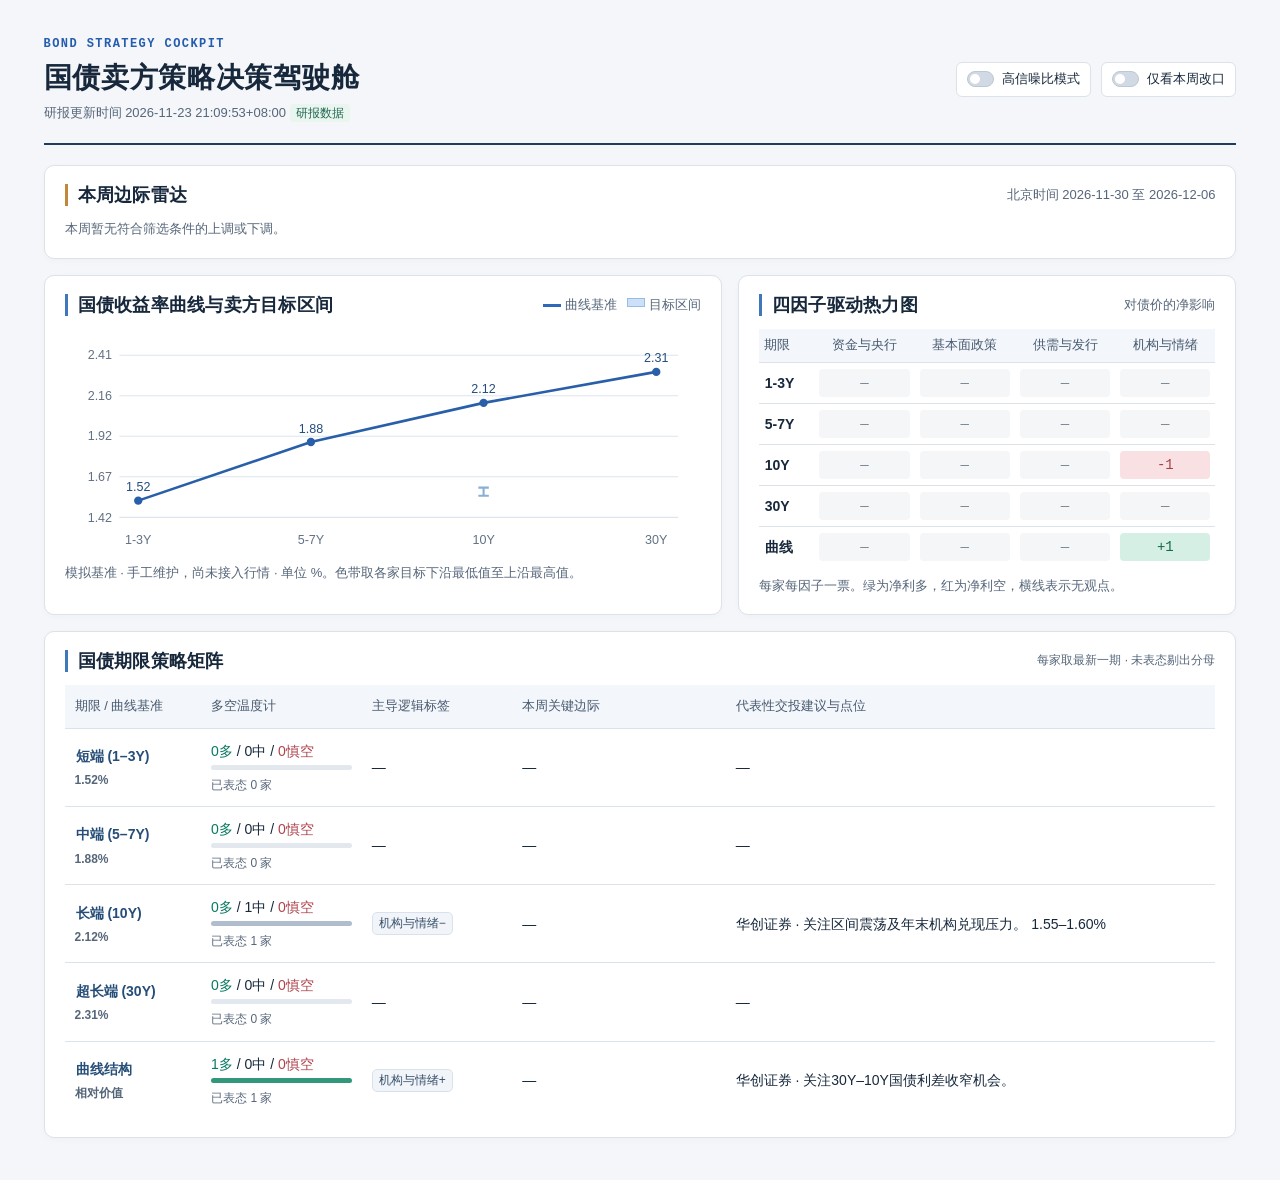
==== commit 4a91c4ae: "Label official benchmark date, tenor and source" ====
--- a/index.html
+++ b/index.html
@@ -34,15 +34,15 @@
 </head>
 <body><main>
 <header class="mast"><div><div class="brand">Bond Strategy Cockpit</div><h1>国债卖方策略决策驾驶舱</h1>
-<p class="sub">数据更新时间 <time id="updatedAt">—</time> <span id="mode" class="state"></span></p></div>
+<p class="sub">研报更新时间 <time id="updatedAt">—</time> <span id="mode" class="state"></span></p></div>
 <div class="controls" id="filters"></div></header>
 <div id="status" class="card status" role="status" aria-live="polite">正在读取看板数据…</div>
 <div id="dashboard" hidden>
 <section class="card radar"><div class="section-head"><h2>本周边际雷达</h2><small id="week"></small></div><div class="chips" id="radarStrip"></div></section>
-<div class="grid"><section class="card"><div class="section-head"><h2>国债收益率曲线与卖方目标区间</h2><div class="legend"><span><i class="line"></i>现券基准</span><span><i class="band"></i>目标区间</span></div></div>
-<figure><svg id="yieldChart" viewBox="0 0 600 215" aria-label="各期限现券收益率与目标区间，单位百分比"></svg><figcaption id="chartNote" class="note"></figcaption></figure></section>
+<div class="grid"><section class="card"><div class="section-head"><h2>国债收益率曲线与卖方目标区间</h2><div class="legend"><span><i class="line"></i>曲线基准</span><span><i class="band"></i>目标区间</span></div></div>
+<figure><svg id="yieldChart" viewBox="0 0 600 215" aria-label="各期限国债曲线基准与目标区间，单位百分比"></svg><figcaption id="chartNote" class="note"></figcaption></figure></section>
 <section class="card"><div class="section-head"><h2>四因子驱动热力图</h2><small>对债价的净影响</small></div><div class="scroll" id="heatmap"></div><p class="note">每家每因子一票。绿为净利多，红为净利空，横线表示无观点。</p></section></div>
-<section class="card matrix"><div class="section-head"><h2>国债期限策略矩阵</h2><small>每家取最新一期 · 未表态剔出分母</small></div><div class="scroll"><table><thead><tr><th>期限 / 现券基准</th><th>多空温度计</th><th>主导逻辑标签</th><th>本周关键边际</th><th>代表性交投建议与点位</th></tr></thead><tbody id="matrixBody"></tbody></table></div></section>
+<section class="card matrix"><div class="section-head"><h2>国债期限策略矩阵</h2><small>每家取最新一期 · 未表态剔出分母</small></div><div class="scroll"><table><thead><tr><th>期限 / 曲线基准</th><th>多空温度计</th><th>主导逻辑标签</th><th>本周关键边际</th><th>代表性交投建议与点位</th></tr></thead><tbody id="matrixBody"></tbody></table></div></section>
 </div></main>
 <dialog id="drawer" aria-labelledby="drawerTitle"><div class="dhead"><div class="row between"><div><small>券商明细与原文溯源</small><h2 id="drawerTitle"></h2></div><button class="close" data-close="drawer" aria-label="关闭明细">×</button></div><div class="controls" id="drawerFilters"></div></div><div id="drawerBody"></div></dialog>
 <dialog id="evidence" class="evidence" aria-labelledby="sourceTitle"><div class="row between"><small id="sourceKind"></small><button class="close" data-close="evidence" aria-label="关闭原文">×</button></div><h3 id="sourceTitle"></h3><p id="sourceMeta" class="sub"></p><blockquote id="quote"></blockquote></dialog>
@@ -51,6 +51,8 @@
 "use strict";
 const $ = id => document.getElementById(id);
 const TENORS = {"1-3Y":"短端 (1–3Y)","5-7Y":"中端 (5–7Y)","10Y":"长端 (10Y)","30Y":"超长端 (30Y)",curve:"曲线结构"};
+const BENCHMARK_TENORS = {"1-3Y":"2Y","5-7Y":"7Y","10Y":"10Y","30Y":"30Y"};
+const BENCHMARK_ORIGIN = "https://yield.chinabond.com.cn";
 const FACTORS = {liquidity:"资金与央行",macro:"基本面政策",supply:"供需与发行",institution:"机构与情绪"};
 const STANCES = {bullish:"偏多",neutral:"中性",cautious:"谨慎",bearish:"偏空",unstated:"未表态"};
 const DELTAS = {upgrade:"上调",downgrade:"下调",unchanged:"持平",new:"首次表态",unstated:"未表态"};
@@ -100,6 +102,8 @@
 }
 function renderChart(records){
   const terms=Object.keys(TENORS).slice(0,4), values=terms.map(t=>data.benchmark_yields[t]);
+  const hasOfficialCurve=typeof data.benchmark_as_of==="string" && /^\d{4}-\d{2}-\d{2}$/.test(data.benchmark_as_of);
+  const chartTenors=terms.map(t=>hasOfficialCurve && BENCHMARK_TENORS[t]!==t?t+"（"+BENCHMARK_TENORS[t]+"）":t);
   const bands=terms.map(t=>{
     const ranges=records.filter(r=>r.tenor===t && r.stance!=="unstated" && validRange(r.target_range)).map(r=>r.target_range);
     return ranges.length ? [Math.min(...ranges.map(r=>r[0])),Math.max(...ranges.map(r=>r[1]))] : null;
@@ -122,11 +126,21 @@
     if(b) svg+='<path d="M'+x(i)+' '+y(b[0])+' V'+y(b[1])+' m-5 0 h10 M'+(x(i)-5)+' '+y(b[0])+' h10" fill="none" stroke="#8aafd5" stroke-width="2"/>';
     if(i && Number.isFinite(values[i-1]) && Number.isFinite(v)) svg+='<path d="M'+x(i-1)+' '+y(values[i-1])+' L'+x(i)+' '+y(v)+'" fill="none" stroke="#295fa8" stroke-width="2.5"/>';
     if(Number.isFinite(v)) svg+='<circle cx="'+x(i)+'" cy="'+y(v)+'" r="4" fill="#295fa8"/><text x="'+x(i)+'" y="'+(y(v)-9)+'" text-anchor="middle" fill="#244d7e">'+v.toFixed(2)+'</text>';
-    svg+='<text x="'+x(i)+'" y="205" text-anchor="middle">'+t+'</text>';
-  }
-  for(let i=0;i<4;i++) svg+='<rect data-tenor="'+terms[i]+'" tabindex="0" role="button" aria-label="'+terms[i]+'券商明细" x="'+(x(i)-38)+'" y="2" width="76" height="211" fill="transparent" cursor="pointer"><title>'+terms[i]+' · 现券 '+(Number.isFinite(values[i])?values[i].toFixed(2)+"%":"缺失")+' · 目标 '+(bands[i]?bands[i].map(v=>v.toFixed(2)).join("–")+"%":"未给区间")+'</title></rect>';
+    svg+='<text x="'+x(i)+'" y="205" text-anchor="middle">'+chartTenors[i]+'</text>';
+  }
+  for(let i=0;i<4;i++) svg+='<rect data-tenor="'+terms[i]+'" tabindex="0" role="button" aria-label="'+terms[i]+'券商明细" x="'+(x(i)-38)+'" y="2" width="76" height="211" fill="transparent" cursor="pointer"><title>'+chartTenors[i]+' · 曲线基准 '+(Number.isFinite(values[i])?values[i].toFixed(2)+"%":"缺失")+' · 目标 '+(bands[i]?bands[i].map(v=>v.toFixed(2)).join("–")+"%":"未给区间")+'</title></rect>';
   $("yieldChart").innerHTML=svg+'</g>';
-  $("chartNote").textContent=(data.benchmark_note || "手工维护基准")+" · 单位 %。色带取各家目标下沿最低值至上沿最高值。";
+  const note=$("chartNote");
+  note.replaceChildren();
+  const source=document.createElement(hasOfficialCurve && typeof data.benchmark_source_url==="string" &&
+    data.benchmark_source_url.startsWith(BENCHMARK_ORIGIN+"/")?"a":"span");
+  if(source.tagName==="A"){
+    source.href=data.benchmark_source_url; source.target="_blank"; source.rel="noopener noreferrer";
+  }
+  source.textContent=data.benchmark_note || "手工维护基准";
+  note.append(source);
+  if(hasOfficialCurve) note.append(" · 数据日期 "+data.benchmark_as_of);
+  note.append(" · 单位 %。色带取各家目标下沿最低值至上沿最高值。");
 }
 function renderHeat(records){
   $("heatmap").innerHTML='<table class="heat"><thead><tr><th>期限</th>'+Object.values(FACTORS).map(f=>'<th>'+f+'</th>').join("")+'</tr></thead><tbody>'+
@@ -175,7 +189,8 @@
 function source(r){
   $("sourceKind").textContent=r.is_demo?"模拟引文 · 示例研报":"原文溯源";
   $("sourceTitle").textContent=r.report_title;
-  $("sourceMeta").textContent=[r.broker,r.date,r.source_file,r.evidence_page?"PDF 第 "+r.evidence_page+" 页":"页码未记录"].filter(Boolean).join(" · ");
+  const sourceBroker = r.is_demo ? r.broker : r.broker + "研究";
+  $("sourceMeta").textContent=[sourceBroker,r.date,r.source_file,r.evidence_page?"PDF 第 "+r.evidence_page+" 页":"页码未记录"].filter(Boolean).join(" · ");
   $("quote").textContent=r.evidence_quote || "无明确原文证据"; $("evidence").showModal();
 }
 for(const id of ["filters","drawerFilters"]){
